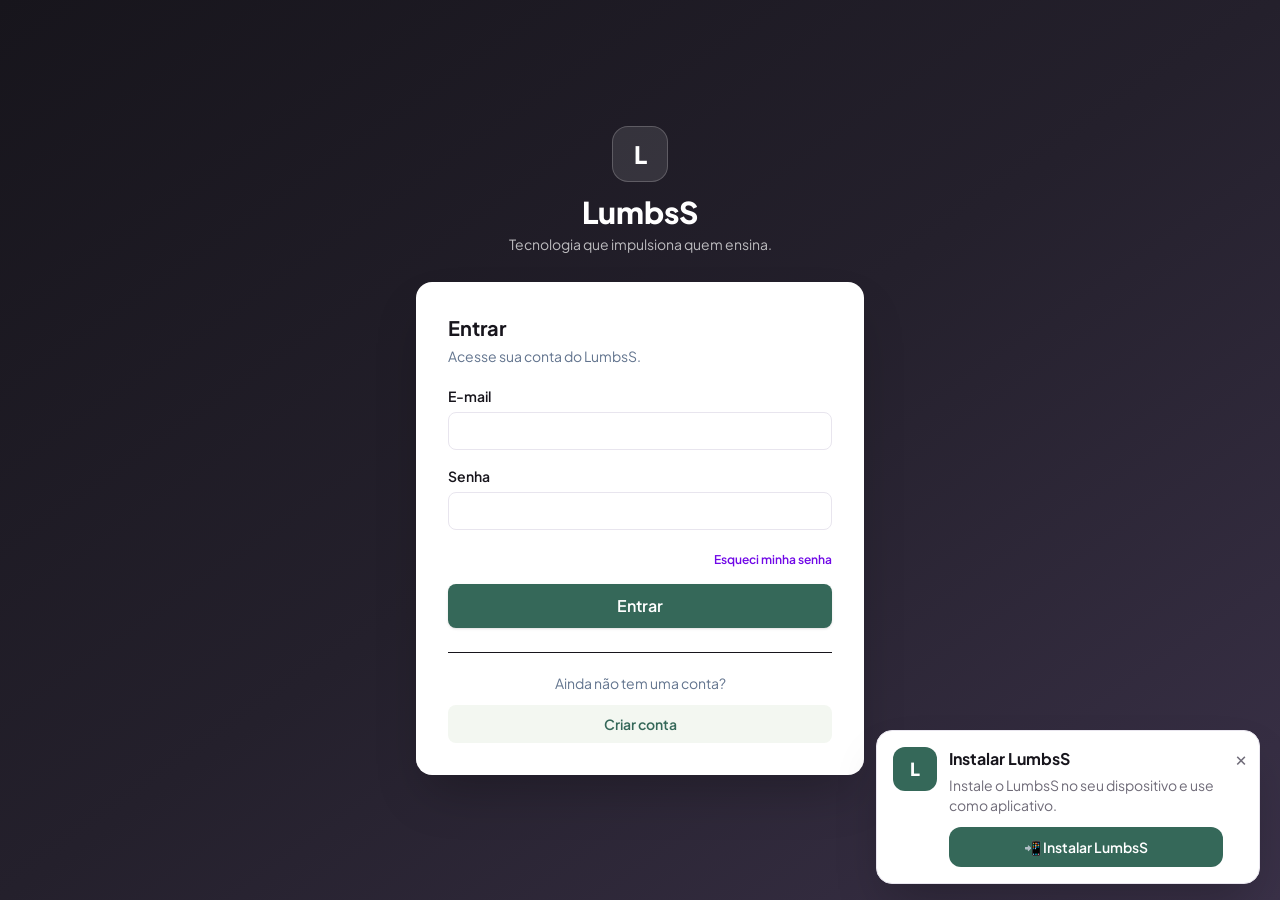
==== app/index.html @ df6ea9ca "Atualiza LumbsS automaticamente" ====
<!doctype html>
<html lang="pt-BR">
  <head>
    
    <meta charset="UTF-8" />
    <meta name="viewport" content="width=device-width, initial-scale=1.0" />
    <title>LumbsS</title>
    
    <meta name="description" content="Crie atividades, planeje aulas e acompanhe seus alunos com apoio da inteligência artificial.">
    <meta name="robots" content="noindex, nofollow">
    <link rel="icon" href="/app/pwa-192x192.png">
    <meta property="og:title" content="LumbsS — Inteligência para Educação">
    <meta property="og:description" content="Crie atividades, planeje aulas e acompanhe seus alunos com apoio da inteligência artificial.">
    <meta property="og:image" content="/app/pwa-512x512.png">
    <meta name="twitter:card" content="summary_large_image">
    <meta name="twitter:image" content="/app/pwa-512x512.png">
    <script type="module" crossorigin src="/app/assets/index-B8dTmYXV.js"></script>
    <link rel="stylesheet" crossorigin href="/app/assets/index-DuPShkJn.css">
  <link rel="manifest" href="/app/manifest.webmanifest"><script id="vite-plugin-pwa:register-sw" src="/app/registerSW.js"></script></head>
  <body>
    
    <div id="root"></div>
    
  </body>
</html>
---- app/assets/index-DuPShkJn.css ----
@import "https://fonts.googleapis.com/css2?family=Plus+Jakarta+Sans:ital,wght@0,400;0,500;0,600;0,700;0,800;1,400&display=swap";@layer components;@layer properties{@supports (((-webkit-hyphens:none)) and (not (margin-trim:inline))) or ((-moz-orient:inline) and (not (color:rgb(from red r g b)))){*,:before,:after,::backdrop{--tw-translate-x:0;--tw-translate-y:0;--tw-translate-z:0;--tw-scale-x:1;--tw-scale-y:1;--tw-scale-z:1;--tw-rotate-x:initial;--tw-rotate-y:initial;--tw-rotate-z:initial;--tw-skew-x:initial;--tw-skew-y:initial;--tw-space-y-reverse:0;--tw-divide-y-reverse:0;--tw-border-style:solid;--tw-gradient-position:initial;--tw-gradient-from:#0000;--tw-gradient-via:#0000;--tw-gradient-to:#0000;--tw-gradient-stops:initial;--tw-gradient-via-stops:initial;--tw-gradient-from-position:0%;--tw-gradient-via-position:50%;--tw-gradient-to-position:100%;--tw-leading:initial;--tw-font-weight:initial;--tw-tracking:initial;--tw-shadow:0 0 #0000;--tw-shadow-color:initial;--tw-shadow-alpha:100%;--tw-inset-shadow:0 0 #0000;--tw-inset-shadow-color:initial;--tw-inset-shadow-alpha:100%;--tw-ring-color:initial;--tw-ring-shadow:0 0 #0000;--tw-inset-ring-color:initial;--tw-inset-ring-shadow:0 0 #0000;--tw-ring-inset:initial;--tw-ring-offset-width:0px;--tw-ring-offset-color:#fff;--tw-ring-offset-shadow:0 0 #0000;--tw-outline-style:solid;--tw-blur:initial;--tw-brightness:initial;--tw-contrast:initial;--tw-grayscale:initial;--tw-hue-rotate:initial;--tw-invert:initial;--tw-opacity:initial;--tw-saturate:initial;--tw-sepia:initial;--tw-drop-shadow:initial;--tw-drop-shadow-color:initial;--tw-drop-shadow-alpha:100%;--tw-drop-shadow-size:initial;--tw-backdrop-blur:initial;--tw-backdrop-brightness:initial;--tw-backdrop-contrast:initial;--tw-backdrop-grayscale:initial;--tw-backdrop-hue-rotate:initial;--tw-backdrop-invert:initial;--tw-backdrop-opacity:initial;--tw-backdrop-saturate:initial;--tw-backdrop-sepia:initial;--tw-duration:initial}}}@layer theme{:root,:host{--font-sans:"Plus Jakarta Sans", system-ui, sans-serif;--font-mono:ui-monospace, SFMono-Regular, Menlo, Monaco, Consolas, "Liberation Mono", "Courier New", monospace;--color-red-50:oklch(97.1% .013 17.38);--color-red-100:oklch(93.6% .032 17.717);--color-red-200:oklch(88.5% .062 18.334);--color-red-400:oklch(70.4% .191 22.216);--color-red-500:oklch(63.7% .237 25.331);--color-red-600:oklch(57.7% .245 27.325);--color-red-700:oklch(50.5% .213 27.518);--color-red-800:oklch(44.4% .177 26.899);--color-orange-100:oklch(95.4% .038 75.164);--color-orange-200:oklch(90.1% .076 70.697);--color-orange-600:oklch(64.6% .222 41.116);--color-amber-50:oklch(98.7% .022 95.277);--color-amber-100:oklch(96.2% .059 95.617);--color-amber-200:oklch(92.4% .12 95.746);--color-amber-300:oklch(87.9% .169 91.605);--color-amber-600:oklch(66.6% .179 58.318);--color-amber-700:oklch(55.5% .163 48.998);--color-amber-800:oklch(47.3% .137 46.201);--color-amber-900:oklch(41.4% .112 45.904);--color-lime-50:oklch(98.6% .031 120.757);--color-lime-700:oklch(53.2% .157 131.589);--color-emerald-50:oklch(97.9% .021 166.113);--color-emerald-100:oklch(95% .052 163.051);--color-emerald-200:oklch(90.5% .093 164.15);--color-emerald-300:oklch(84.5% .143 164.978);--color-emerald-400:oklch(76.5% .177 163.223);--color-emerald-500:oklch(69.6% .17 162.48);--color-emerald-600:oklch(59.6% .145 163.225);--color-emerald-700:oklch(50.8% .118 165.612);--color-emerald-800:oklch(43.2% .095 166.913);--color-blue-50:oklch(97% .014 254.604);--color-blue-700:oklch(48.8% .243 264.376);--color-violet-400:oklch(70.2% .183 293.541);--color-violet-700:oklch(49.1% .27 292.581);--color-slate-50:oklch(98.4% .003 247.858);--color-slate-100:oklch(96.8% .007 247.896);--color-slate-200:oklch(92.9% .013 255.508);--color-slate-300:oklch(86.9% .022 252.894);--color-slate-400:oklch(70.4% .04 256.788);--color-slate-500:oklch(55.4% .046 257.417);--color-slate-600:oklch(44.6% .043 257.281);--color-slate-700:oklch(37.2% .044 257.287);--color-slate-800:oklch(27.9% .041 260.031);--color-slate-900:oklch(20.8% .042 265.755);--color-black:#000;--color-white:#fff;--spacing:.25rem;--container-xs:20rem;--container-sm:24rem;--container-md:28rem;--container-lg:32rem;--container-2xl:42rem;--container-3xl:48rem;--container-4xl:56rem;--container-5xl:64rem;--container-6xl:72rem;--container-7xl:80rem;--text-xs:.75rem;--text-xs--line-height:calc(1 / .75);--text-sm:.875rem;--text-sm--line-height:calc(1.25 / .875);--text-base:1rem;--text-base--line-height:calc(1.5 / 1);--text-lg:1.125rem;--text-lg--line-height:calc(1.75 / 1.125);--text-xl:1.25rem;--text-xl--line-height:calc(1.75 / 1.25);--text-2xl:1.5rem;--text-2xl--line-height:calc(2 / 1.5);--text-3xl:1.875rem;--text-3xl--line-height:calc(2.25 / 1.875);--text-4xl:2.25rem;--text-4xl--line-height:calc(2.5 / 2.25);--font-weight-normal:400;--font-weight-medium:500;--font-weight-semibold:600;--font-weight-bold:700;--font-weight-extrabold:800;--tracking-tight:-.025em;--tracking-wide:.025em;--tracking-wider:.05em;--tracking-widest:.1em;--leading-tight:1.25;--leading-relaxed:1.625;--radius-md:.375rem;--radius-lg:.5rem;--radius-xl:.75rem;--radius-2xl:1rem;--radius-3xl:1.5rem;--animate-pulse:pulse 2s cubic-bezier(.4, 0, .6, 1) infinite;--blur-sm:8px;--blur-2xl:40px;--default-transition-duration:.15s;--default-transition-timing-function:cubic-bezier(.4, 0, .2, 1);--default-font-family:var(--font-sans);--default-mono-font-family:var(--font-mono);--radius:.625rem;--color-lumbss-50:#f3f7f1;--color-lumbss-100:#e1ebe3;--color-lumbss-200:#c7d9cc;--color-lumbss-300:#a7c2ae;--color-lumbss-400:#7fa58c;--color-lumbss-500:#5d8a72;--color-lumbss-600:#356859;--color-lumbss-700:#285548;--color-lumbss-800:#173f35;--color-lumbss-900:#0d2b24;--color-lime-accent:#a8b98f;--color-background:#f7f3e8;--color-foreground:#17151c;--font-display:"Plus Jakarta Sans", system-ui, sans-serif}}@layer base{*,:after,:before,::backdrop{box-sizing:border-box;border:0 solid;margin:0;padding:0}::file-selector-button{box-sizing:border-box;border:0 solid;margin:0;padding:0}html,:host{-webkit-text-size-adjust:100%;tab-size:4;line-height:1.5;font-family:var(--default-font-family,-apple-system, BlinkMacSystemFont, "Segoe UI", Roboto, "Helvetica Neue", "Noto Sans", Arial, sans-serif, "Apple Color Emoji", "Segoe UI Emoji", "Segoe UI Symbol", "Noto Color Emoji");font-feature-settings:var(--default-font-feature-settings,normal);font-variation-settings:var(--default-font-variation-settings,normal);-webkit-tap-highlight-color:transparent}hr{height:0;color:inherit;border-top-width:1px}abbr:where([title]){-webkit-text-decoration:underline dotted;text-decoration:underline dotted}h1,h2,h3,h4,h5,h6{font-size:inherit;font-weight:inherit}a{color:inherit;-webkit-text-decoration:inherit;-webkit-text-decoration:inherit;-webkit-text-decoration:inherit;-webkit-text-decoration:inherit;text-decoration:inherit}b,strong{font-weight:bolder}code,kbd,samp,pre{font-family:var(--default-mono-font-family,ui-monospace, SFMono-Regular, Menlo, Monaco, Consolas, "Liberation Mono", "Courier New", monospace);font-feature-settings:var(--default-mono-font-feature-settings,normal);font-variation-settings:var(--default-mono-font-variation-settings,normal);font-size:1em}small{font-size:80%}sub,sup{vertical-align:baseline;font-size:75%;line-height:0;position:relative}sub{bottom:-.25em}sup{top:-.5em}table{text-indent:0;border-color:inherit;border-collapse:collapse}:-moz-focusring:where(:not(iframe)){outline:auto}progress{vertical-align:baseline}summary{display:list-item}ol,ul,menu{list-style:none}img,svg,video,canvas,audio,iframe,embed,object{vertical-align:middle;display:block}img,video{max-width:100%;height:auto}button,input,select,optgroup,textarea{font:inherit;font-feature-settings:inherit;font-variation-settings:inherit;letter-spacing:inherit;color:inherit;opacity:1;background-color:#0000;border-radius:0}::file-selector-button{font:inherit;font-feature-settings:inherit;font-variation-settings:inherit;letter-spacing:inherit;color:inherit;opacity:1;background-color:#0000;border-radius:0}:where(select:is([multiple],[size])) optgroup{font-weight:bolder}:where(select:is([multiple],[size])) optgroup option{padding-inline-start:20px}::file-selector-button{margin-inline-end:4px}::placeholder{opacity:1}@supports (not ((-webkit-appearance:-apple-pay-button))) or (contain-intrinsic-size:1px){::placeholder{color:currentColor}@supports (color:color-mix(in lab, red, red)){::placeholder{color:color-mix(in oklab, currentcolor 50%, transparent)}}}textarea{resize:vertical}::-webkit-search-decoration{-webkit-appearance:none}::-webkit-date-and-time-value{min-height:1lh;text-align:inherit}::-webkit-datetime-edit{display:inline-flex}::-webkit-datetime-edit-fields-wrapper{padding:0}::-webkit-datetime-edit{padding-block:0}::-webkit-datetime-edit-year-field{padding-block:0}::-webkit-datetime-edit-month-field{padding-block:0}::-webkit-datetime-edit-day-field{padding-block:0}::-webkit-datetime-edit-hour-field{padding-block:0}::-webkit-datetime-edit-minute-field{padding-block:0}::-webkit-datetime-edit-second-field{padding-block:0}::-webkit-datetime-edit-millisecond-field{padding-block:0}::-webkit-datetime-edit-meridiem-field{padding-block:0}::-webkit-calendar-picker-indicator{line-height:1}:-moz-ui-invalid{box-shadow:none}button,input:where([type=button],[type=reset],[type=submit]){appearance:button}::file-selector-button{appearance:button}::-webkit-inner-spin-button{height:auto}::-webkit-outer-spin-button{height:auto}[hidden]:where(:not([hidden=until-found])){display:none!important}}@layer utilities{.pointer-events-none{pointer-events:none}.absolute{position:absolute}.fixed{position:fixed}.relative{position:relative}.static{position:static}.sticky{position:sticky}.inset-0{inset:0}.inset-x-3{inset-inline:calc(var(--spacing) * 3)}.-top-16{top:calc(var(--spacing) * -16)}.top-0{top:0}.top-1\/2{top:50%}.top-3{top:calc(var(--spacing) * 3)}.-right-0\.5{right:calc(var(--spacing) * -.5)}.-right-16{right:calc(var(--spacing) * -16)}.right-0{right:0}.right-2\.5{right:calc(var(--spacing) * 2.5)}.right-3{right:calc(var(--spacing) * 3)}.right-4{right:calc(var(--spacing) * 4)}.-bottom-0\.5{bottom:calc(var(--spacing) * -.5)}.bottom-0{bottom:0}.bottom-2{bottom:calc(var(--spacing) * 2)}.bottom-4{bottom:calc(var(--spacing) * 4)}.-left-12{left:calc(var(--spacing) * -12)}.left-0{left:0}.left-3{left:calc(var(--spacing) * 3)}.left-4{left:calc(var(--spacing) * 4)}.z-10{z-index:10}.z-40{z-index:40}.z-50{z-index:50}.z-\[100\]{z-index:100}.z-\[9999\]{z-index:9999}.col-span-2{grid-column:span 2/span 2}.-mx-1{margin-inline:calc(var(--spacing) * -1)}.mx-auto{margin-inline:auto}.my-1{margin-block:var(--spacing)}.mt-0\.5{margin-top:calc(var(--spacing) * .5)}.mt-1{margin-top:var(--spacing)}.mt-1\.5{margin-top:calc(var(--spacing) * 1.5)}.mt-2{margin-top:calc(var(--spacing) * 2)}.mt-3{margin-top:calc(var(--spacing) * 3)}.mt-4{margin-top:calc(var(--spacing) * 4)}.mt-5{margin-top:calc(var(--spacing) * 5)}.mt-6{margin-top:calc(var(--spacing) * 6)}.mt-10{margin-top:calc(var(--spacing) * 10)}.mb-0\.5{margin-bottom:calc(var(--spacing) * .5)}.mb-1{margin-bottom:var(--spacing)}.mb-1\.5{margin-bottom:calc(var(--spacing) * 1.5)}.mb-2{margin-bottom:calc(var(--spacing) * 2)}.mb-2\.5{margin-bottom:calc(var(--spacing) * 2.5)}.mb-3{margin-bottom:calc(var(--spacing) * 3)}.mb-4{margin-bottom:calc(var(--spacing) * 4)}.mb-5{margin-bottom:calc(var(--spacing) * 5)}.mb-6{margin-bottom:calc(var(--spacing) * 6)}.mb-7{margin-bottom:calc(var(--spacing) * 7)}.ml-1{margin-left:var(--spacing)}.ml-auto{margin-left:auto}.line-clamp-2{-webkit-line-clamp:2;-webkit-box-orient:vertical;display:-webkit-box;overflow:hidden}.block{display:block}.contents{display:contents}.flex{display:flex}.grid{display:grid}.hidden{display:none}.inline{display:inline}.inline-flex{display:inline-flex}.table{display:table}.h-0\.5{height:calc(var(--spacing) * .5)}.h-2{height:calc(var(--spacing) * 2)}.h-2\.5{height:calc(var(--spacing) * 2.5)}.h-3{height:calc(var(--spacing) * 3)}.h-3\.5{height:calc(var(--spacing) * 3.5)}.h-4{height:calc(var(--spacing) * 4)}.h-5{height:calc(var(--spacing) * 5)}.h-6{height:calc(var(--spacing) * 6)}.h-7{height:calc(var(--spacing) * 7)}.h-8{height:calc(var(--spacing) * 8)}.h-9{height:calc(var(--spacing) * 9)}.h-10{height:calc(var(--spacing) * 10)}.h-11{height:calc(var(--spacing) * 11)}.h-12{height:calc(var(--spacing) * 12)}.h-14{height:calc(var(--spacing) * 14)}.h-32{height:calc(var(--spacing) * 32)}.h-40{height:calc(var(--spacing) * 40)}.h-48{height:calc(var(--spacing) * 48)}.h-64{height:calc(var(--spacing) * 64)}.h-\[112px\]{height:112px}.h-full{height:100%}.max-h-28{max-height:calc(var(--spacing) * 28)}.max-h-72{max-height:calc(var(--spacing) * 72)}.max-h-\[90vh\]{max-height:90vh}.max-h-\[600px\]{max-height:600px}.min-h-24{min-height:calc(var(--spacing) * 24)}.min-h-32{min-height:calc(var(--spacing) * 32)}.min-h-44{min-height:calc(var(--spacing) * 44)}.min-h-\[32px\]{min-height:32px}.min-h-\[38px\]{min-height:38px}.min-h-\[44px\]{min-height:44px}.min-h-\[48px\]{min-height:48px}.min-h-\[96px\]{min-height:96px}.min-h-\[132px\]{min-height:132px}.min-h-\[170px\]{min-height:170px}.min-h-\[297mm\]{min-height:297mm}.min-h-\[310px\]{min-height:310px}.min-h-\[360px\]{min-height:360px}.min-h-\[420px\]{min-height:420px}.min-h-full{min-height:100%}.min-h-screen{min-height:100vh}.w-2{width:calc(var(--spacing) * 2)}.w-2\.5{width:calc(var(--spacing) * 2.5)}.w-3{width:calc(var(--spacing) * 3)}.w-3\.5{width:calc(var(--spacing) * 3.5)}.w-4{width:calc(var(--spacing) * 4)}.w-5{width:calc(var(--spacing) * 5)}.w-6{width:calc(var(--spacing) * 6)}.w-7{width:calc(var(--spacing) * 7)}.w-8{width:calc(var(--spacing) * 8)}.w-9{width:calc(var(--spacing) * 9)}.w-10{width:calc(var(--spacing) * 10)}.w-11{width:calc(var(--spacing) * 11)}.w-12{width:calc(var(--spacing) * 12)}.w-14{width:calc(var(--spacing) * 14)}.w-16{width:calc(var(--spacing) * 16)}.w-20{width:calc(var(--spacing) * 20)}.w-24{width:calc(var(--spacing) * 24)}.w-32{width:calc(var(--spacing) * 32)}.w-36{width:calc(var(--spacing) * 36)}.w-40{width:calc(var(--spacing) * 40)}.w-44{width:calc(var(--spacing) * 44)}.w-48{width:calc(var(--spacing) * 48)}.w-56{width:calc(var(--spacing) * 56)}.w-60{width:calc(var(--spacing) * 60)}.w-80{width:calc(var(--spacing) * 80)}.w-\[112px\]{width:112px}.w-full{width:100%}.max-w-2xl{max-width:var(--container-2xl)}.max-w-3xl{max-width:var(--container-3xl)}.max-w-4xl{max-width:var(--container-4xl)}.max-w-5xl{max-width:var(--container-5xl)}.max-w-6xl{max-width:var(--container-6xl)}.max-w-7xl{max-width:var(--container-7xl)}.max-w-\[85\%\]{max-width:85%}.max-w-\[210mm\]{max-width:210mm}.max-w-\[230px\]{max-width:230px}.max-w-full{max-width:100%}.max-w-lg{max-width:var(--container-lg)}.max-w-md{max-width:var(--container-md)}.max-w-sm{max-width:var(--container-sm)}.max-w-xs{max-width:var(--container-xs)}.min-w-0{min-width:0}.min-w-\[32px\]{min-width:32px}.min-w-\[44px\]{min-width:44px}.min-w-\[150px\]{min-width:150px}.min-w-\[190px\]{min-width:190px}.min-w-\[560px\]{min-width:560px}.min-w-max{min-width:max-content}.flex-1{flex:1}.flex-\[2\]{flex:2}.flex-shrink-0,.shrink-0{flex-shrink:0}.-translate-x-full{--tw-translate-x:-100%;translate:var(--tw-translate-x) var(--tw-translate-y)}.translate-x-0{--tw-translate-x:0px;translate:var(--tw-translate-x) var(--tw-translate-y)}.-translate-y-1\/2{--tw-translate-y:calc(calc(1 / 2 * 100%) * -1);translate:var(--tw-translate-x) var(--tw-translate-y)}.scale-110{--tw-scale-x:110%;--tw-scale-y:110%;--tw-scale-z:110%;scale:var(--tw-scale-x) var(--tw-scale-y)}.transform{transform:var(--tw-rotate-x,) var(--tw-rotate-y,) var(--tw-rotate-z,) var(--tw-skew-x,) var(--tw-skew-y,)}.animate-pulse{animation:var(--animate-pulse)}.cursor-default{cursor:default}.cursor-pointer{cursor:pointer}.resize-none{resize:none}.resize-y{resize:vertical}.appearance-none{appearance:none}.grid-cols-1{grid-template-columns:repeat(1,minmax(0,1fr))}.grid-cols-2{grid-template-columns:repeat(2,minmax(0,1fr))}.grid-cols-3{grid-template-columns:repeat(3,minmax(0,1fr))}.grid-cols-\[1fr_110px\]{grid-template-columns:1fr 110px}.flex-col{flex-direction:column}.flex-wrap{flex-wrap:wrap}.items-center{align-items:center}.items-end{align-items:flex-end}.items-start{align-items:flex-start}.justify-between{justify-content:space-between}.justify-center{justify-content:center}.justify-end{justify-content:flex-end}.gap-0\.5{gap:calc(var(--spacing) * .5)}.gap-1{gap:var(--spacing)}.gap-1\.5{gap:calc(var(--spacing) * 1.5)}.gap-2{gap:calc(var(--spacing) * 2)}.gap-2\.5{gap:calc(var(--spacing) * 2.5)}.gap-3{gap:calc(var(--spacing) * 3)}.gap-4{gap:calc(var(--spacing) * 4)}.gap-5{gap:calc(var(--spacing) * 5)}.gap-6{gap:calc(var(--spacing) * 6)}:where(.space-y-1>:not(:last-child)){--tw-space-y-reverse:0;margin-block-start:calc(var(--spacing) * var(--tw-space-y-reverse));margin-block-end:calc(var(--spacing) * calc(1 - var(--tw-space-y-reverse)))}:where(.space-y-1\.5>:not(:last-child)){--tw-space-y-reverse:0;margin-block-start:calc(calc(var(--spacing) * 1.5) * var(--tw-space-y-reverse));margin-block-end:calc(calc(var(--spacing) * 1.5) * calc(1 - var(--tw-space-y-reverse)))}:where(.space-y-2>:not(:last-child)){--tw-space-y-reverse:0;margin-block-start:calc(calc(var(--spacing) * 2) * var(--tw-space-y-reverse));margin-block-end:calc(calc(var(--spacing) * 2) * calc(1 - var(--tw-space-y-reverse)))}:where(.space-y-3>:not(:last-child)){--tw-space-y-reverse:0;margin-block-start:calc(calc(var(--spacing) * 3) * var(--tw-space-y-reverse));margin-block-end:calc(calc(var(--spacing) * 3) * calc(1 - var(--tw-space-y-reverse)))}:where(.space-y-4>:not(:last-child)){--tw-space-y-reverse:0;margin-block-start:calc(calc(var(--spacing) * 4) * var(--tw-space-y-reverse));margin-block-end:calc(calc(var(--spacing) * 4) * calc(1 - var(--tw-space-y-reverse)))}:where(.space-y-5>:not(:last-child)){--tw-space-y-reverse:0;margin-block-start:calc(calc(var(--spacing) * 5) * var(--tw-space-y-reverse));margin-block-end:calc(calc(var(--spacing) * 5) * calc(1 - var(--tw-space-y-reverse)))}:where(.divide-y>:not(:last-child)){--tw-divide-y-reverse:0;border-bottom-style:var(--tw-border-style);border-top-style:var(--tw-border-style);border-top-width:calc(1px * var(--tw-divide-y-reverse));border-bottom-width:calc(1px * calc(1 - var(--tw-divide-y-reverse)))}:where(.divide-\[\#EEEAF3\]>:not(:last-child)){border-color:#eeeaf3}:where(.divide-\[\#F4F2FA\]>:not(:last-child)){border-color:#f4f2fa}:where(.divide-slate-100>:not(:last-child)){border-color:var(--color-slate-100)}.self-center{align-self:center}.self-start{align-self:flex-start}.truncate{text-overflow:ellipsis;white-space:nowrap;overflow:hidden}.overflow-hidden{overflow:hidden}.overflow-x-auto{overflow-x:auto}.overflow-y-auto{overflow-y:auto}.rounded{border-radius:var(--radius)}.rounded-2xl{border-radius:var(--radius-2xl)}.rounded-3xl{border-radius:var(--radius-3xl)}.rounded-\[24px\]{border-radius:24px}.rounded-full{border-radius:2147483647px}.rounded-lg{border-radius:var(--radius-lg)}.rounded-md{border-radius:var(--radius-md)}.rounded-xl{border-radius:var(--radius-xl)}.rounded-tl-md{border-top-left-radius:var(--radius-md)}.rounded-tr-md{border-top-right-radius:var(--radius-md)}.border{border-style:var(--tw-border-style);border-width:1px}.border-2{border-style:var(--tw-border-style);border-width:2px}.border-4{border-style:var(--tw-border-style);border-width:4px}.border-y{border-block-style:var(--tw-border-style);border-block-width:1px}.border-t{border-top-style:var(--tw-border-style);border-top-width:1px}.border-r{border-right-style:var(--tw-border-style);border-right-width:1px}.border-b{border-bottom-style:var(--tw-border-style);border-bottom-width:1px}.border-b-2{border-bottom-style:var(--tw-border-style);border-bottom-width:2px}.border-dashed{--tw-border-style:dashed;border-style:dashed}.border-\[\#CFC9DA\]{border-color:#cfc9da}.border-\[\#DAD6E3\]{border-color:#dad6e3}.border-\[\#DCD8E5\]{border-color:#dcd8e5}.border-\[\#DDD5FA\]{border-color:#ddd5fa}.border-\[\#DDD9E5\]{border-color:#ddd9e5}.border-\[\#DED6FA\]{border-color:#ded6fa}.border-\[\#E3DDF0\]{border-color:#e3ddf0}.border-\[\#E3DDF6\]{border-color:#e3ddf6}.border-\[\#E8E5EE\]{border-color:#e8e5ee}.border-\[\#E9E5F0\]{border-color:#e9e5f0}.border-\[\#EEE9FF\]{border-color:#eee9ff}.border-\[\#EEEAF3\]{border-color:#eeeaf3}.border-\[\#EEEAF4\]{border-color:#eeeaf4}.border-\[\#F4F2FA\]{border-color:#f4f2fa}.border-amber-100{border-color:var(--color-amber-100)}.border-amber-200{border-color:var(--color-amber-200)}.border-amber-300{border-color:var(--color-amber-300)}.border-current{border-color:currentColor}.border-emerald-100{border-color:var(--color-emerald-100)}.border-emerald-200{border-color:var(--color-emerald-200)}.border-emerald-300{border-color:var(--color-emerald-300)}.border-lumbss-100{border-color:var(--color-lumbss-100)}.border-lumbss-200{border-color:var(--color-lumbss-200)}.border-lumbss-300{border-color:var(--color-lumbss-300)}.border-lumbss-500{border-color:var(--color-lumbss-500)}.border-lumbss-600{border-color:var(--color-lumbss-600)}.border-orange-200{border-color:var(--color-orange-200)}.border-red-100{border-color:var(--color-red-100)}.border-red-200{border-color:var(--color-red-200)}.border-red-400{border-color:var(--color-red-400)}.border-slate-50{border-color:var(--color-slate-50)}.border-slate-100{border-color:var(--color-slate-100)}.border-slate-200{border-color:var(--color-slate-200)}.border-slate-300{border-color:var(--color-slate-300)}.border-slate-800{border-color:var(--color-slate-800)}.border-slate-900{border-color:var(--color-slate-900)}.border-white{border-color:var(--color-white)}.border-white\/20{border-color:#fff3}@supports (color:color-mix(in lab, red, red)){.border-white\/20{border-color:color-mix(in oklab, var(--color-white) 20%, transparent)}}.border-t-\[\#6C3CE9\]{border-top-color:#6c3ce9}.border-t-lumbss-600{border-top-color:var(--color-lumbss-600)}.border-t-transparent{border-top-color:#0000}.bg-\[\#6C3CE9\]{background-color:#6c3ce9}.bg-\[\#6C3CE9\]\/5{background-color:oklab(52.4457% .0730315 -.229236/.05)}.bg-\[\#6C3CE9\]\/10{background-color:oklab(52.4457% .0730315 -.229236/.1)}.bg-\[\#6C3CE9\]\/15{background-color:oklab(52.4457% .0730315 -.229236/.15)}.bg-\[\#17151C\]{background-color:#17151c}.bg-\[\#17151C\]\/40{background-color:oklab(20.1294% .00666874 -.0124383/.4)}.bg-\[\#17151C\]\/50{background-color:oklab(20.1294% .00666874 -.0124383/.5)}.bg-\[\#D9F23F\]{background-color:#d9f23f}.bg-\[\#EEE9FF\]{background-color:#eee9ff}.bg-\[\#F1F8E8\]{background-color:#f1f8e8}.bg-\[\#F4F1FA\]{background-color:#f4f1fa}.bg-\[\#F4F2FA\]{background-color:#f4f2fa}.bg-\[\#F6F4F8\]{background-color:#f6f4f8}.bg-\[\#F8F7FC\]{background-color:#f8f7fc}.bg-\[\#FAFAFC\]{background-color:#fafafc}.bg-\[\#FCFBFE\]{background-color:#fcfbfe}.bg-amber-50{background-color:var(--color-amber-50)}.bg-amber-100{background-color:var(--color-amber-100)}.bg-black\/40{background-color:#0006}@supports (color:color-mix(in lab, red, red)){.bg-black\/40{background-color:color-mix(in oklab, var(--color-black) 40%, transparent)}}.bg-blue-50{background-color:var(--color-blue-50)}.bg-emerald-50{background-color:var(--color-emerald-50)}.bg-emerald-50\/50{background-color:#ecfdf580}@supports (color:color-mix(in lab, red, red)){.bg-emerald-50\/50{background-color:color-mix(in oklab, var(--color-emerald-50) 50%, transparent)}}.bg-emerald-100{background-color:var(--color-emerald-100)}.bg-emerald-400{background-color:var(--color-emerald-400)}.bg-emerald-500{background-color:var(--color-emerald-500)}.bg-emerald-600{background-color:var(--color-emerald-600)}.bg-lime-50{background-color:var(--color-lime-50)}.bg-lime-accent{background-color:var(--color-lime-accent)}.bg-lumbss-50{background-color:var(--color-lumbss-50)}.bg-lumbss-100{background-color:var(--color-lumbss-100)}.bg-lumbss-600{background-color:var(--color-lumbss-600)}.bg-orange-100{background-color:var(--color-orange-100)}.bg-red-50{background-color:var(--color-red-50)}.bg-red-100{background-color:var(--color-red-100)}.bg-red-600{background-color:var(--color-red-600)}.bg-slate-50{background-color:var(--color-slate-50)}.bg-slate-100{background-color:var(--color-slate-100)}.bg-slate-900{background-color:var(--color-slate-900)}.bg-slate-900\/40{background-color:#0f172b66}@supports (color:color-mix(in lab, red, red)){.bg-slate-900\/40{background-color:color-mix(in oklab, var(--color-slate-900) 40%, transparent)}}.bg-white{background-color:var(--color-white)}.bg-white\/10{background-color:#ffffff1a}@supports (color:color-mix(in lab, red, red)){.bg-white\/10{background-color:color-mix(in oklab, var(--color-white) 10%, transparent)}}.bg-white\/80{background-color:#fffc}@supports (color:color-mix(in lab, red, red)){.bg-white\/80{background-color:color-mix(in oklab, var(--color-white) 80%, transparent)}}.bg-gradient-to-br{--tw-gradient-position:to bottom right in oklab;background-image:linear-gradient(var(--tw-gradient-stops))}.from-\[\#17151C\]{--tw-gradient-from:#17151c;--tw-gradient-stops:var(--tw-gradient-via-stops,var(--tw-gradient-position), var(--tw-gradient-from) var(--tw-gradient-from-position), var(--tw-gradient-to) var(--tw-gradient-to-position))}.from-\[\#F4F0FF\]{--tw-gradient-from:#f4f0ff;--tw-gradient-stops:var(--tw-gradient-via-stops,var(--tw-gradient-position), var(--tw-gradient-from) var(--tw-gradient-from-position), var(--tw-gradient-to) var(--tw-gradient-to-position))}.from-lumbss-600{--tw-gradient-from:var(--color-lumbss-600);--tw-gradient-stops:var(--tw-gradient-via-stops,var(--tw-gradient-position), var(--tw-gradient-from) var(--tw-gradient-from-position), var(--tw-gradient-to) var(--tw-gradient-to-position))}.via-\[\#24202C\]{--tw-gradient-via:#24202c;--tw-gradient-via-stops:var(--tw-gradient-position), var(--tw-gradient-from) var(--tw-gradient-from-position), var(--tw-gradient-via) var(--tw-gradient-via-position), var(--tw-gradient-to) var(--tw-gradient-to-position);--tw-gradient-stops:var(--tw-gradient-via-stops)}.via-white{--tw-gradient-via:var(--color-white);--tw-gradient-via-stops:var(--tw-gradient-position), var(--tw-gradient-from) var(--tw-gradient-from-position), var(--tw-gradient-via) var(--tw-gradient-via-position), var(--tw-gradient-to) var(--tw-gradient-to-position);--tw-gradient-stops:var(--tw-gradient-via-stops)}.to-\[\#3A3148\]{--tw-gradient-to:#3a3148;--tw-gradient-stops:var(--tw-gradient-via-stops,var(--tw-gradient-position), var(--tw-gradient-from) var(--tw-gradient-from-position), var(--tw-gradient-to) var(--tw-gradient-to-position))}.to-\[\#EEE9FF\]{--tw-gradient-to:#eee9ff;--tw-gradient-stops:var(--tw-gradient-via-stops,var(--tw-gradient-position), var(--tw-gradient-from) var(--tw-gradient-from-position), var(--tw-gradient-to) var(--tw-gradient-to-position))}.to-lumbss-800{--tw-gradient-to:var(--color-lumbss-800);--tw-gradient-stops:var(--tw-gradient-via-stops,var(--tw-gradient-position), var(--tw-gradient-from) var(--tw-gradient-from-position), var(--tw-gradient-to) var(--tw-gradient-to-position))}.object-contain{object-fit:contain}.object-cover{object-fit:cover}.object-\[50\%_30\%\]{object-position:50% 30%}.p-1{padding:var(--spacing)}.p-1\.5{padding:calc(var(--spacing) * 1.5)}.p-2{padding:calc(var(--spacing) * 2)}.p-3{padding:calc(var(--spacing) * 3)}.p-4{padding:calc(var(--spacing) * 4)}.p-5{padding:calc(var(--spacing) * 5)}.p-6{padding:calc(var(--spacing) * 6)}.p-7{padding:calc(var(--spacing) * 7)}.p-8{padding:calc(var(--spacing) * 8)}.p-10{padding:calc(var(--spacing) * 10)}.px-1{padding-inline:var(--spacing)}.px-1\.5{padding-inline:calc(var(--spacing) * 1.5)}.px-2{padding-inline:calc(var(--spacing) * 2)}.px-2\.5{padding-inline:calc(var(--spacing) * 2.5)}.px-3{padding-inline:calc(var(--spacing) * 3)}.px-3\.5{padding-inline:calc(var(--spacing) * 3.5)}.px-4{padding-inline:calc(var(--spacing) * 4)}.px-5{padding-inline:calc(var(--spacing) * 5)}.px-6{padding-inline:calc(var(--spacing) * 6)}.py-0\.5{padding-block:calc(var(--spacing) * .5)}.py-1{padding-block:var(--spacing)}.py-1\.5{padding-block:calc(var(--spacing) * 1.5)}.py-2{padding-block:calc(var(--spacing) * 2)}.py-2\.5{padding-block:calc(var(--spacing) * 2.5)}.py-3{padding-block:calc(var(--spacing) * 3)}.py-3\.5{padding-block:calc(var(--spacing) * 3.5)}.py-4{padding-block:calc(var(--spacing) * 4)}.py-5{padding-block:calc(var(--spacing) * 5)}.py-6{padding-block:calc(var(--spacing) * 6)}.py-8{padding-block:calc(var(--spacing) * 8)}.py-10{padding-block:calc(var(--spacing) * 10)}.py-14{padding-block:calc(var(--spacing) * 14)}.py-16{padding-block:calc(var(--spacing) * 16)}.pt-1{padding-top:var(--spacing)}.pt-2{padding-top:calc(var(--spacing) * 2)}.pt-3{padding-top:calc(var(--spacing) * 3)}.pt-4{padding-top:calc(var(--spacing) * 4)}.pt-5{padding-top:calc(var(--spacing) * 5)}.pt-6{padding-top:calc(var(--spacing) * 6)}.pr-5{padding-right:calc(var(--spacing) * 5)}.pr-8{padding-right:calc(var(--spacing) * 8)}.pb-1{padding-bottom:var(--spacing)}.pb-3{padding-bottom:calc(var(--spacing) * 3)}.pb-4{padding-bottom:calc(var(--spacing) * 4)}.pb-5{padding-bottom:calc(var(--spacing) * 5)}.pl-9{padding-left:calc(var(--spacing) * 9)}.text-center{text-align:center}.text-left{text-align:left}.text-right{text-align:right}.font-display{font-family:var(--font-display)}.font-mono{font-family:var(--font-mono)}.text-2xl{font-size:var(--text-2xl);line-height:var(--tw-leading,var(--text-2xl--line-height))}.text-3xl{font-size:var(--text-3xl);line-height:var(--tw-leading,var(--text-3xl--line-height))}.text-4xl{font-size:var(--text-4xl);line-height:var(--tw-leading,var(--text-4xl--line-height))}.text-base{font-size:var(--text-base);line-height:var(--tw-leading,var(--text-base--line-height))}.text-lg{font-size:var(--text-lg);line-height:var(--tw-leading,var(--text-lg--line-height))}.text-sm{font-size:var(--text-sm);line-height:var(--tw-leading,var(--text-sm--line-height))}.text-xl{font-size:var(--text-xl);line-height:var(--tw-leading,var(--text-xl--line-height))}.text-xs{font-size:var(--text-xs);line-height:var(--tw-leading,var(--text-xs--line-height))}.text-\[9px\]{font-size:9px}.text-\[10px\]{font-size:10px}.text-\[11px\]{font-size:11px}.text-\[13px\]{font-size:13px}.leading-4{--tw-leading:calc(var(--spacing) * 4);line-height:calc(var(--spacing) * 4)}.leading-5{--tw-leading:calc(var(--spacing) * 5);line-height:calc(var(--spacing) * 5)}.leading-6{--tw-leading:calc(var(--spacing) * 6);line-height:calc(var(--spacing) * 6)}.leading-7{--tw-leading:calc(var(--spacing) * 7);line-height:calc(var(--spacing) * 7)}.leading-none{--tw-leading:1;line-height:1}.leading-relaxed{--tw-leading:var(--leading-relaxed);line-height:var(--leading-relaxed)}.leading-tight{--tw-leading:var(--leading-tight);line-height:var(--leading-tight)}.font-bold{--tw-font-weight:var(--font-weight-bold);font-weight:var(--font-weight-bold)}.font-extrabold{--tw-font-weight:var(--font-weight-extrabold);font-weight:var(--font-weight-extrabold)}.font-medium{--tw-font-weight:var(--font-weight-medium);font-weight:var(--font-weight-medium)}.font-normal{--tw-font-weight:var(--font-weight-normal);font-weight:var(--font-weight-normal)}.font-semibold{--tw-font-weight:var(--font-weight-semibold);font-weight:var(--font-weight-semibold)}.tracking-\[0\.12em\]{--tw-tracking:.12em;letter-spacing:.12em}.tracking-\[0\.16em\]{--tw-tracking:.16em;letter-spacing:.16em}.tracking-tight{--tw-tracking:var(--tracking-tight);letter-spacing:var(--tracking-tight)}.tracking-wide{--tw-tracking:var(--tracking-wide);letter-spacing:var(--tracking-wide)}.tracking-wider{--tw-tracking:var(--tracking-wider);letter-spacing:var(--tracking-wider)}.tracking-widest{--tw-tracking:var(--tracking-widest);letter-spacing:var(--tracking-widest)}.break-words{overflow-wrap:break-word}.break-all{word-break:break-all}.whitespace-nowrap{white-space:nowrap}.whitespace-pre-wrap{white-space:pre-wrap}.text-\[\#4D4856\]{color:#4d4856}.text-\[\#4E4956\]{color:#4e4956}.text-\[\#5F5A68\]{color:#5f5a68}.text-\[\#6C3CE9\]{color:#6c3ce9}.text-\[\#6F6B78\]{color:#6f6b78}.text-\[\#8A8593\]{color:#8a8593}.text-\[\#302D36\]{color:#302d36}.text-\[\#497A21\]{color:#497a21}.text-\[\#514D59\]{color:#514d59}.text-\[\#17151C\]{color:#17151c}.text-\[\#56515E\]{color:#56515e}.text-\[\#77727F\]{color:#77727f}.text-\[\#A29DAA\]{color:#a29daa}.text-\[\#C4C0CA\]{color:#c4c0ca}.text-\[\#C8B8F9\]{color:#c8b8f9}.text-amber-600{color:var(--color-amber-600)}.text-amber-700{color:var(--color-amber-700)}.text-amber-800{color:var(--color-amber-800)}.text-amber-900{color:var(--color-amber-900)}.text-blue-700{color:var(--color-blue-700)}.text-current{color:currentColor}.text-emerald-600{color:var(--color-emerald-600)}.text-emerald-700{color:var(--color-emerald-700)}.text-emerald-800{color:var(--color-emerald-800)}.text-lime-700{color:var(--color-lime-700)}.text-lumbss-200{color:var(--color-lumbss-200)}.text-lumbss-500{color:var(--color-lumbss-500)}.text-lumbss-600{color:var(--color-lumbss-600)}.text-lumbss-700{color:var(--color-lumbss-700)}.text-lumbss-800{color:var(--color-lumbss-800)}.text-lumbss-900{color:var(--color-lumbss-900)}.text-orange-600{color:var(--color-orange-600)}.text-red-500{color:var(--color-red-500)}.text-red-600{color:var(--color-red-600)}.text-red-700{color:var(--color-red-700)}.text-red-800{color:var(--color-red-800)}.text-slate-200{color:var(--color-slate-200)}.text-slate-300{color:var(--color-slate-300)}.text-slate-400{color:var(--color-slate-400)}.text-slate-500{color:var(--color-slate-500)}.text-slate-600{color:var(--color-slate-600)}.text-slate-700{color:var(--color-slate-700)}.text-slate-800{color:var(--color-slate-800)}.text-slate-900{color:var(--color-slate-900)}.text-violet-700{color:var(--color-violet-700)}.text-white{color:var(--color-white)}.text-white\/50{color:#ffffff80}@supports (color:color-mix(in lab, red, red)){.text-white\/50{color:color-mix(in oklab, var(--color-white) 50%, transparent)}}.text-white\/70{color:#ffffffb3}@supports (color:color-mix(in lab, red, red)){.text-white\/70{color:color-mix(in oklab, var(--color-white) 70%, transparent)}}.uppercase{text-transform:uppercase}.underline{text-decoration-line:underline}.underline-offset-2{text-underline-offset:2px}.placeholder-slate-400::placeholder{color:var(--color-slate-400)}.accent-\[\#6C3CE9\]{accent-color:#6c3ce9}.accent-lumbss-600{accent-color:var(--color-lumbss-600)}.opacity-75{opacity:.75}.shadow-2xl{--tw-shadow:0 25px 50px -12px var(--tw-shadow-color,#00000040);box-shadow:var(--tw-inset-shadow), var(--tw-inset-ring-shadow), var(--tw-ring-offset-shadow), var(--tw-ring-shadow), var(--tw-shadow)}.shadow-lg{--tw-shadow:0 10px 15px -3px var(--tw-shadow-color,#0000001a), 0 4px 6px -4px var(--tw-shadow-color,#0000001a);box-shadow:var(--tw-inset-shadow), var(--tw-inset-ring-shadow), var(--tw-ring-offset-shadow), var(--tw-ring-shadow), var(--tw-shadow)}.shadow-md{--tw-shadow:0 4px 6px -1px var(--tw-shadow-color,#0000001a), 0 2px 4px -2px var(--tw-shadow-color,#0000001a);box-shadow:var(--tw-inset-shadow), var(--tw-inset-ring-shadow), var(--tw-ring-offset-shadow), var(--tw-ring-shadow), var(--tw-shadow)}.shadow-sm{--tw-shadow:0 1px 3px 0 var(--tw-shadow-color,#0000001a), 0 1px 2px -1px var(--tw-shadow-color,#0000001a);box-shadow:var(--tw-inset-shadow), var(--tw-inset-ring-shadow), var(--tw-ring-offset-shadow), var(--tw-ring-shadow), var(--tw-shadow)}.outline{outline-style:var(--tw-outline-style);outline-width:1px}.blur-2xl{--tw-blur:blur(var(--blur-2xl));filter:var(--tw-blur,) var(--tw-brightness,) var(--tw-contrast,) var(--tw-grayscale,) var(--tw-hue-rotate,) var(--tw-invert,) var(--tw-saturate,) var(--tw-sepia,) var(--tw-drop-shadow,)}.filter{filter:var(--tw-blur,) var(--tw-brightness,) var(--tw-contrast,) var(--tw-grayscale,) var(--tw-hue-rotate,) var(--tw-invert,) var(--tw-saturate,) var(--tw-sepia,) var(--tw-drop-shadow,)}.backdrop-blur-sm{--tw-backdrop-blur:blur(var(--blur-sm));-webkit-backdrop-filter:var(--tw-backdrop-blur,) var(--tw-backdrop-brightness,) var(--tw-backdrop-contrast,) var(--tw-backdrop-grayscale,) var(--tw-backdrop-hue-rotate,) var(--tw-backdrop-invert,) var(--tw-backdrop-opacity,) var(--tw-backdrop-saturate,) var(--tw-backdrop-sepia,);backdrop-filter:var(--tw-backdrop-blur,) var(--tw-backdrop-brightness,) var(--tw-backdrop-contrast,) var(--tw-backdrop-grayscale,) var(--tw-backdrop-hue-rotate,) var(--tw-backdrop-invert,) var(--tw-backdrop-opacity,) var(--tw-backdrop-saturate,) var(--tw-backdrop-sepia,)}.transition{transition-property:color,background-color,border-color,outline-color,text-decoration-color,fill,stroke,--tw-gradient-from,--tw-gradient-via,--tw-gradient-to,opacity,box-shadow,transform,translate,scale,rotate,filter,-webkit-backdrop-filter,backdrop-filter,display,content-visibility,overlay,pointer-events;transition-timing-function:var(--tw-ease,var(--default-transition-timing-function));transition-duration:var(--tw-duration,var(--default-transition-duration))}.transition-all{transition-property:all;transition-timing-function:var(--tw-ease,var(--default-transition-timing-function));transition-duration:var(--tw-duration,var(--default-transition-duration))}.transition-colors{transition-property:color,background-color,border-color,outline-color,text-decoration-color,fill,stroke,--tw-gradient-from,--tw-gradient-via,--tw-gradient-to;transition-timing-function:var(--tw-ease,var(--default-transition-timing-function));transition-duration:var(--tw-duration,var(--default-transition-duration))}.transition-transform{transition-property:transform,translate,scale,rotate;transition-timing-function:var(--tw-ease,var(--default-transition-timing-function));transition-duration:var(--tw-duration,var(--default-transition-duration))}.duration-150{--tw-duration:.15s;transition-duration:.15s}.duration-200{--tw-duration:.2s;transition-duration:.2s}.outline-none{--tw-outline-style:none;outline-style:none}.select-none{-webkit-user-select:none;user-select:none}@media (hover:hover){.group-hover\:text-lumbss-500:is(:where(.group):hover *){color:var(--color-lumbss-500)}}.placeholder\:text-slate-400::placeholder{color:var(--color-slate-400)}.first\:pt-0:first-child{padding-top:0}.last\:border-0:last-child{border-style:var(--tw-border-style);border-width:0}.last\:pb-0:last-child{padding-bottom:0}@media (hover:hover){.hover\:border-\[\#8F77E8\]:hover{border-color:#8f77e8}.hover\:border-\[\#A995EF\]:hover{border-color:#a995ef}.hover\:border-\[\#CFC4F6\]:hover{border-color:#cfc4f6}.hover\:border-lumbss-200:hover{border-color:var(--color-lumbss-200)}.hover\:border-lumbss-300:hover{border-color:var(--color-lumbss-300)}.hover\:border-slate-300:hover{border-color:var(--color-slate-300)}.hover\:border-violet-400:hover{border-color:var(--color-violet-400)}.hover\:bg-\[\#5C30D5\]:hover{background-color:#5c30d5}.hover\:bg-\[\#E4DDFF\]:hover{background-color:#e4ddff}.hover\:bg-\[\#F4F2FA\]:hover{background-color:#f4f2fa}.hover\:bg-\[\#F8F5FF\]:hover{background-color:#f8f5ff}.hover\:bg-\[\#F8F7FC\]:hover{background-color:#f8f7fc}.hover\:bg-\[\#FAF9FC\]:hover{background-color:#faf9fc}.hover\:bg-\[\#FAF9FF\]:hover{background-color:#faf9ff}.hover\:bg-\[\#FCFBFE\]:hover{background-color:#fcfbfe}.hover\:bg-lumbss-50:hover{background-color:var(--color-lumbss-50)}.hover\:bg-lumbss-100:hover{background-color:var(--color-lumbss-100)}.hover\:bg-lumbss-700:hover{background-color:var(--color-lumbss-700)}.hover\:bg-red-50:hover{background-color:var(--color-red-50)}.hover\:bg-red-700:hover{background-color:var(--color-red-700)}.hover\:bg-slate-50:hover{background-color:var(--color-slate-50)}.hover\:bg-slate-100:hover{background-color:var(--color-slate-100)}.hover\:text-\[\#6C3CE9\]:hover{color:#6c3ce9}.hover\:text-\[\#302D36\]:hover{color:#302d36}.hover\:text-\[\#4825A4\]:hover{color:#4825a4}.hover\:text-\[\#17151C\]:hover{color:#17151c}.hover\:text-lumbss-600:hover{color:var(--color-lumbss-600)}.hover\:text-lumbss-800:hover{color:var(--color-lumbss-800)}.hover\:text-red-500:hover{color:var(--color-red-500)}.hover\:opacity-90:hover{opacity:.9}.hover\:shadow-sm:hover{--tw-shadow:0 1px 3px 0 var(--tw-shadow-color,#0000001a), 0 1px 2px -1px var(--tw-shadow-color,#0000001a);box-shadow:var(--tw-inset-shadow), var(--tw-inset-ring-shadow), var(--tw-ring-offset-shadow), var(--tw-ring-shadow), var(--tw-shadow)}}.focus\:border-\[\#7B52EE\]:focus{border-color:#7b52ee}.focus\:border-lumbss-400:focus{border-color:var(--color-lumbss-400)}.focus\:border-transparent:focus{border-color:#0000}.focus\:bg-white:focus{background-color:var(--color-white)}.focus\:ring-2:focus{--tw-ring-shadow:var(--tw-ring-inset,) 0 0 0 calc(2px + var(--tw-ring-offset-width)) var(--tw-ring-color,currentcolor);box-shadow:var(--tw-inset-shadow), var(--tw-inset-ring-shadow), var(--tw-ring-offset-shadow), var(--tw-ring-shadow), var(--tw-shadow)}.focus\:ring-\[\#7B52EE\]\/10:focus{--tw-ring-color:oklab(57.0617% .0742198 -.209004/.1)}.focus\:ring-lumbss-200:focus{--tw-ring-color:var(--color-lumbss-200)}.focus\:ring-lumbss-500:focus{--tw-ring-color:var(--color-lumbss-500)}.focus\:ring-lumbss-600:focus{--tw-ring-color:var(--color-lumbss-600)}.focus\:ring-lumbss-600\/30:focus{--tw-ring-color:#3568594d}@supports (color:color-mix(in lab, red, red)){.focus\:ring-lumbss-600\/30:focus{--tw-ring-color:color-mix(in oklab, var(--color-lumbss-600) 30%, transparent)}}.focus\:outline-none:focus{--tw-outline-style:none;outline-style:none}.focus-visible\:ring-2:focus-visible{--tw-ring-shadow:var(--tw-ring-inset,) 0 0 0 calc(2px + var(--tw-ring-offset-width)) var(--tw-ring-color,currentcolor);box-shadow:var(--tw-inset-shadow), var(--tw-inset-ring-shadow), var(--tw-ring-offset-shadow), var(--tw-ring-shadow), var(--tw-shadow)}.focus-visible\:ring-lumbss-600:focus-visible{--tw-ring-color:var(--color-lumbss-600)}.focus-visible\:ring-offset-2:focus-visible{--tw-ring-offset-width:2px;--tw-ring-offset-shadow:var(--tw-ring-inset,) 0 0 0 var(--tw-ring-offset-width) var(--tw-ring-offset-color)}.focus-visible\:outline-none:focus-visible{--tw-outline-style:none;outline-style:none}.active\:scale-\[0\.99\]:active{scale:.99}.active\:bg-lumbss-100:active{background-color:var(--color-lumbss-100)}.active\:bg-lumbss-200:active{background-color:var(--color-lumbss-200)}.active\:bg-lumbss-800:active{background-color:var(--color-lumbss-800)}.active\:bg-red-800:active{background-color:var(--color-red-800)}.active\:bg-slate-200:active{background-color:var(--color-slate-200)}.disabled\:cursor-not-allowed:disabled{cursor:not-allowed}.disabled\:bg-slate-50:disabled{background-color:var(--color-slate-50)}.disabled\:text-slate-500:disabled{color:var(--color-slate-500)}.disabled\:opacity-40:disabled{opacity:.4}.disabled\:opacity-50:disabled{opacity:.5}.disabled\:opacity-60:disabled{opacity:.6}@media (width>=40rem){.sm\:right-5{right:calc(var(--spacing) * 5)}.sm\:left-auto{left:auto}.sm\:col-span-1{grid-column:span 1/span 1}.sm\:grid{display:grid}.sm\:h-\[145px\]{height:145px}.sm\:w-96{width:calc(var(--spacing) * 96)}.sm\:w-\[145px\]{width:145px}.sm\:w-auto{width:auto}.sm\:max-w-none{max-width:none}.sm\:min-w-0{min-width:0}.sm\:grid-cols-2{grid-template-columns:repeat(2,minmax(0,1fr))}.sm\:grid-cols-3{grid-template-columns:repeat(3,minmax(0,1fr))}.sm\:flex-row{flex-direction:row}.sm\:items-center{align-items:center}.sm\:items-end{align-items:flex-end}.sm\:items-start{align-items:flex-start}.sm\:justify-between{justify-content:space-between}.sm\:gap-4{gap:calc(var(--spacing) * 4)}.sm\:self-auto{align-self:auto}.sm\:overflow-visible{overflow:visible}.sm\:p-4{padding:calc(var(--spacing) * 4)}.sm\:p-5{padding:calc(var(--spacing) * 5)}.sm\:p-6{padding:calc(var(--spacing) * 6)}.sm\:p-8{padding:calc(var(--spacing) * 8)}.sm\:p-10{padding:calc(var(--spacing) * 10)}.sm\:px-3{padding-inline:calc(var(--spacing) * 3)}.sm\:px-5{padding-inline:calc(var(--spacing) * 5)}.sm\:px-6{padding-inline:calc(var(--spacing) * 6)}.sm\:px-7{padding-inline:calc(var(--spacing) * 7)}.sm\:py-8{padding-block:calc(var(--spacing) * 8)}.sm\:pt-7{padding-top:calc(var(--spacing) * 7)}.sm\:text-2xl{font-size:var(--text-2xl);line-height:var(--tw-leading,var(--text-2xl--line-height))}.sm\:text-3xl{font-size:var(--text-3xl);line-height:var(--tw-leading,var(--text-3xl--line-height))}.sm\:text-base{font-size:var(--text-base);line-height:var(--tw-leading,var(--text-base--line-height))}.sm\:text-sm{font-size:var(--text-sm);line-height:var(--tw-leading,var(--text-sm--line-height))}.sm\:text-xs{font-size:var(--text-xs);line-height:var(--tw-leading,var(--text-xs--line-height))}.sm\:text-\[10px\]{font-size:10px}}@media (width>=48rem){.md\:flex{display:flex}.md\:hidden{display:none}.md\:grid-cols-2{grid-template-columns:repeat(2,minmax(0,1fr))}.md\:grid-cols-4{grid-template-columns:repeat(4,minmax(0,1fr))}.md\:grid-cols-\[1fr_190px_190px_auto\]{grid-template-columns:1fr 190px 190px auto}.md\:flex-row{flex-direction:row}.md\:items-center{align-items:center}.md\:justify-between{justify-content:space-between}.md\:p-8{padding:calc(var(--spacing) * 8)}.md\:p-14{padding:calc(var(--spacing) * 14)}.md\:text-right{text-align:right}}@media (width>=64rem){.lg\:col-span-2{grid-column:span 2/span 2}.lg\:w-64{width:calc(var(--spacing) * 64)}.lg\:grid-cols-2{grid-template-columns:repeat(2,minmax(0,1fr))}.lg\:grid-cols-3{grid-template-columns:repeat(3,minmax(0,1fr))}.lg\:grid-cols-4{grid-template-columns:repeat(4,minmax(0,1fr))}.lg\:grid-cols-\[0\.9fr_1\.1fr\]{grid-template-columns:.9fr 1.1fr}.lg\:grid-cols-\[1fr_300px\]{grid-template-columns:1fr 300px}.lg\:flex-row{flex-direction:row}.lg\:items-center{align-items:center}.lg\:items-start{align-items:flex-start}.lg\:justify-between{justify-content:space-between}.lg\:px-8{padding-inline:calc(var(--spacing) * 8)}}@media (width>=80rem){.xl\:grid-cols-3{grid-template-columns:repeat(3,minmax(0,1fr))}}@media print{.print\:hidden{display:none}.print\:border-0{border-style:var(--tw-border-style);border-width:0}}}html,body,#root{height:100%;font-family:var(--font-sans);background-color:var(--color-background);color:var(--color-foreground);-webkit-font-smoothing:antialiased;-moz-osx-font-smoothing:grayscale}*{box-sizing:border-box}::-webkit-scrollbar{width:6px;height:6px}::-webkit-scrollbar-track{background:0 0}::-webkit-scrollbar-thumb{background:#c7d9cc;border-radius:3px}.font-display{font-family:var(--font-display)}@keyframes shimmer{0%{background-position:-200% 0}to{background-position:200% 0}}.skeleton{background:linear-gradient(90deg,#ede9fa 25%,#ddd7f5 50%,#ede9fa 75%) 0 0/200% 100%;animation:1.5s infinite shimmer}@keyframes fadeIn{0%{opacity:0;transform:translateY(6px)}to{opacity:1;transform:translateY(0)}}.animate-fade-in{animation:.2s ease-out fadeIn}@keyframes slideUp{0%{opacity:0;transform:translateY(14px)}to{opacity:1;transform:translateY(0)}}.animate-slide-up{animation:.28s ease-out slideUp}@keyframes scaleIn{0%{opacity:0;transform:scale(.95)}to{opacity:1;transform:scale(1)}}.animate-scale-in{animation:.2s ease-out scaleIn}@keyframes spin{to{transform:rotate(360deg)}}@keyframes pulseGlow{0%,to{opacity:1}50%{opacity:.55}}.animate-pulse-glow{animation:2.4s ease-in-out infinite pulseGlow}.card-interactive{transition:transform .18s,box-shadow .18s,border-color .18s}.card-interactive:hover{border-color:#c7d9cc;transform:translateY(-2px);box-shadow:0 10px 28px -6px #6c3ce924,0 4px 10px -3px #0000000f}@media (prefers-reduced-motion:reduce){.animate-fade-in,.animate-slide-up,.animate-scale-in,.animate-pulse-glow,.skeleton{animation:none}.card-interactive:hover{box-shadow:none;transform:none}*{transition-duration:.01ms!important}}:focus-visible{outline-offset:2px;outline:2px solid #356859}@media print{@page{size:A4;margin:14mm}html,body{background:#fff!important}body *{visibility:hidden}#activity-print-area,#activity-print-area *{visibility:visible}#activity-print-area{width:100%;max-width:none;position:absolute;inset:0}.print\:hidden{display:none!important}.print\:p-0{padding:0!important}.print\:border-0{border:0!important}.print\:shadow-none{box-shadow:none!important}}@property --tw-translate-x{syntax:"*";inherits:false;initial-value:0}@property --tw-translate-y{syntax:"*";inherits:false;initial-value:0}@property --tw-translate-z{syntax:"*";inherits:false;initial-value:0}@property --tw-scale-x{syntax:"*";inherits:false;initial-value:1}@property --tw-scale-y{syntax:"*";inherits:false;initial-value:1}@property --tw-scale-z{syntax:"*";inherits:false;initial-value:1}@property --tw-rotate-x{syntax:"*";inherits:false}@property --tw-rotate-y{syntax:"*";inherits:false}@property --tw-rotate-z{syntax:"*";inherits:false}@property --tw-skew-x{syntax:"*";inherits:false}@property --tw-skew-y{syntax:"*";inherits:false}@property --tw-space-y-reverse{syntax:"*";inherits:false;initial-value:0}@property --tw-divide-y-reverse{syntax:"*";inherits:false;initial-value:0}@property --tw-border-style{syntax:"*";inherits:false;initial-value:solid}@property --tw-gradient-position{syntax:"*";inherits:false}@property --tw-gradient-from{syntax:"<color>";inherits:false;initial-value:#0000}@property --tw-gradient-via{syntax:"<color>";inherits:false;initial-value:#0000}@property --tw-gradient-to{syntax:"<color>";inherits:false;initial-value:#0000}@property --tw-gradient-stops{syntax:"*";inherits:false}@property --tw-gradient-via-stops{syntax:"*";inherits:false}@property --tw-gradient-from-position{syntax:"<length-percentage>";inherits:false;initial-value:0%}@property --tw-gradient-via-position{syntax:"<length-percentage>";inherits:false;initial-value:50%}@property --tw-gradient-to-position{syntax:"<length-percentage>";inherits:false;initial-value:100%}@property --tw-leading{syntax:"*";inherits:false}@property --tw-font-weight{syntax:"*";inherits:false}@property --tw-tracking{syntax:"*";inherits:false}@property --tw-shadow{syntax:"*";inherits:false;initial-value:0 0 #0000}@property --tw-shadow-color{syntax:"*";inherits:false}@property --tw-shadow-alpha{syntax:"<percentage>";inherits:false;initial-value:100%}@property --tw-inset-shadow{syntax:"*";inherits:false;initial-value:0 0 #0000}@property --tw-inset-shadow-color{syntax:"*";inherits:false}@property --tw-inset-shadow-alpha{syntax:"<percentage>";inherits:false;initial-value:100%}@property --tw-ring-color{syntax:"*";inherits:false}@property --tw-ring-shadow{syntax:"*";inherits:false;initial-value:0 0 #0000}@property --tw-inset-ring-color{syntax:"*";inherits:false}@property --tw-inset-ring-shadow{syntax:"*";inherits:false;initial-value:0 0 #0000}@property --tw-ring-inset{syntax:"*";inherits:false}@property --tw-ring-offset-width{syntax:"<length>";inherits:false;initial-value:0}@property --tw-ring-offset-color{syntax:"*";inherits:false;initial-value:#fff}@property --tw-ring-offset-shadow{syntax:"*";inherits:false;initial-value:0 0 #0000}@property --tw-outline-style{syntax:"*";inherits:false;initial-value:solid}@property --tw-blur{syntax:"*";inherits:false}@property --tw-brightness{syntax:"*";inherits:false}@property --tw-contrast{syntax:"*";inherits:false}@property --tw-grayscale{syntax:"*";inherits:false}@property --tw-hue-rotate{syntax:"*";inherits:false}@property --tw-invert{syntax:"*";inherits:false}@property --tw-opacity{syntax:"*";inherits:false}@property --tw-saturate{syntax:"*";inherits:false}@property --tw-sepia{syntax:"*";inherits:false}@property --tw-drop-shadow{syntax:"*";inherits:false}@property --tw-drop-shadow-color{syntax:"*";inherits:false}@property --tw-drop-shadow-alpha{syntax:"<percentage>";inherits:false;initial-value:100%}@property --tw-drop-shadow-size{syntax:"*";inherits:false}@property --tw-backdrop-blur{syntax:"*";inherits:false}@property --tw-backdrop-brightness{syntax:"*";inherits:false}@property --tw-backdrop-contrast{syntax:"*";inherits:false}@property --tw-backdrop-grayscale{syntax:"*";inherits:false}@property --tw-backdrop-hue-rotate{syntax:"*";inherits:false}@property --tw-backdrop-invert{syntax:"*";inherits:false}@property --tw-backdrop-opacity{syntax:"*";inherits:false}@property --tw-backdrop-saturate{syntax:"*";inherits:false}@property --tw-backdrop-sepia{syntax:"*";inherits:false}@property --tw-duration{syntax:"*";inherits:false}@keyframes pulse{50%{opacity:.5}}
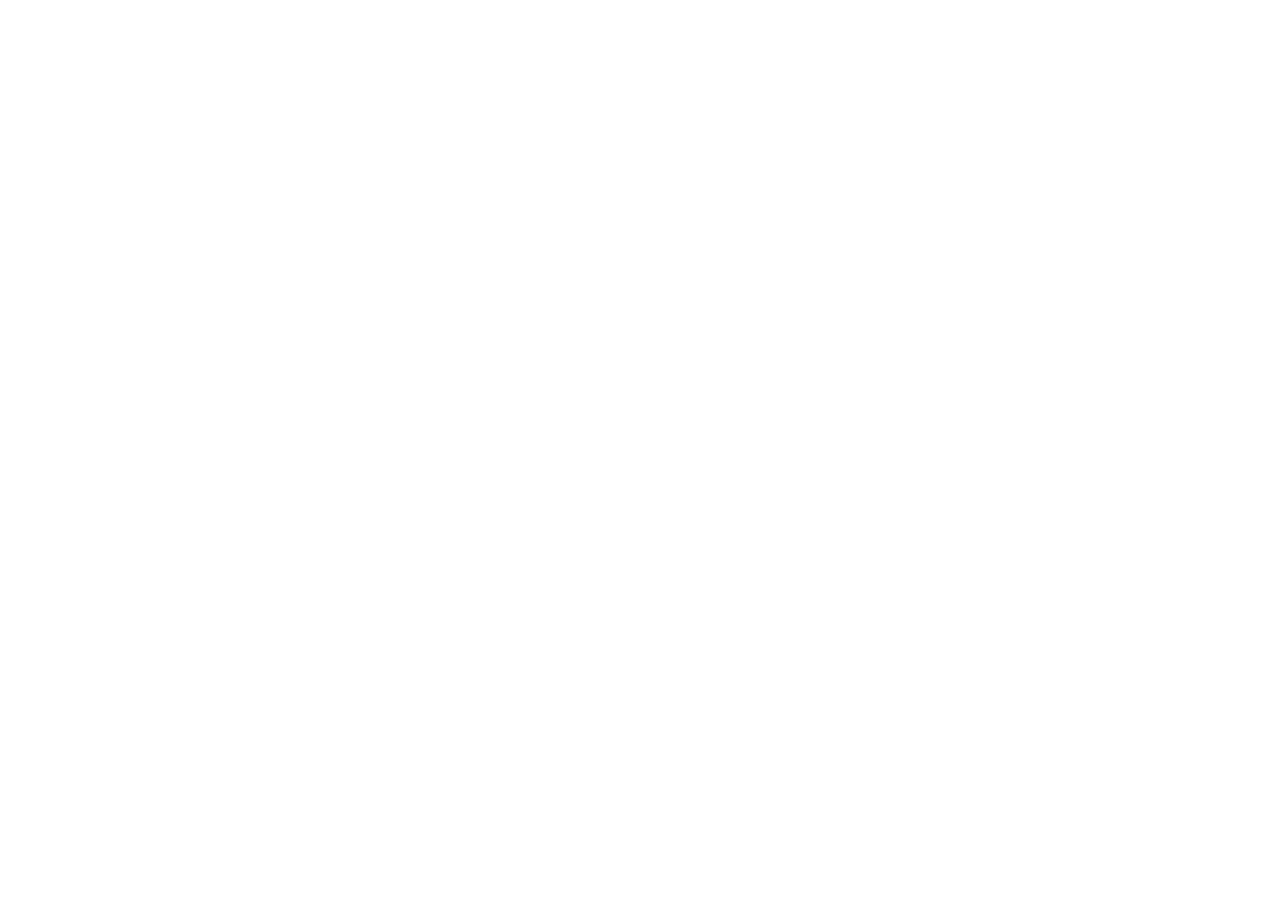
==== commit 942ff5e1: "Atualiza LumbsS automaticamente" ====
--- a/app/index.html
+++ b/app/index.html
@@ -8,15 +8,15 @@
     
     <meta name="description" content="Crie atividades, planeje aulas e acompanhe seus alunos com apoio da inteligência artificial.">
     <meta name="robots" content="noindex, nofollow">
-    <link rel="icon" href="/app/pwa-192x192.png">
+    <link rel="icon" href="/pwa-192x192.png">
     <meta property="og:title" content="LumbsS — Inteligência para Educação">
     <meta property="og:description" content="Crie atividades, planeje aulas e acompanhe seus alunos com apoio da inteligência artificial.">
-    <meta property="og:image" content="/app/pwa-512x512.png">
+    <meta property="og:image" content="/pwa-512x512.png">
     <meta name="twitter:card" content="summary_large_image">
-    <meta name="twitter:image" content="/app/pwa-512x512.png">
-    <script type="module" crossorigin src="/app/assets/index-B8dTmYXV.js"></script>
-    <link rel="stylesheet" crossorigin href="/app/assets/index-DuPShkJn.css">
-  <link rel="manifest" href="/app/manifest.webmanifest"><script id="vite-plugin-pwa:register-sw" src="/app/registerSW.js"></script></head>
+    <meta name="twitter:image" content="/pwa-512x512.png">
+    <script type="module" crossorigin src="/assets/index-CsXapf7y.js"></script>
+    <link rel="stylesheet" crossorigin href="/assets/index-DzlmMlKK.css">
+  <link rel="manifest" href="/manifest.webmanifest"><script id="vite-plugin-pwa:register-sw" src="/registerSW.js"></script></head>
   <body>
     
     <div id="root"></div>
